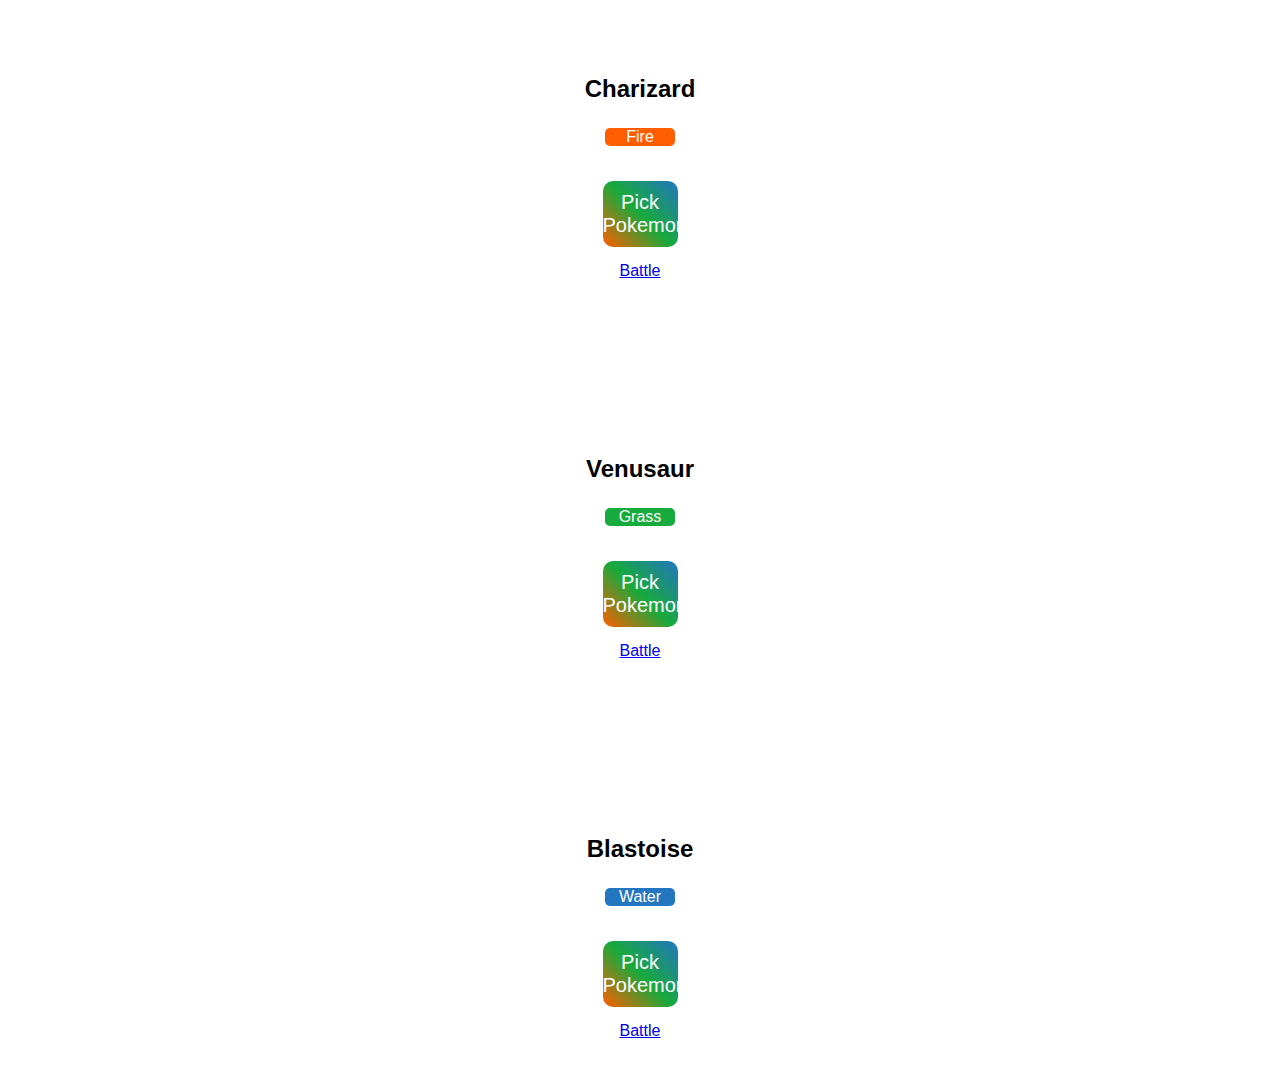
==== index.html @ fb92d4b9 "Starting the assignment about pokemon battle" ====
<!DOCTYPE html>
<html lang="en">
<head>
  <meta charset="UTF-8">
  <meta http-equiv="X-UA-Compatible" content="IE=edge">
  <meta name="viewport" content="width=device-width, initial-scale=1.0">
  <title>Pokemon</title>

  <link rel="icon" type="imagem/png" href="https://www.freeiconspng.com/thumbs/pokeball-png/pokemon-ball-png-1.png" />
  <link rel="stylesheet" href="css/style.css">
</head>
<body>

<header></header>

<main>

  <section id="pokemon-section">
    <article>
      <img src="https://assets.pokemon.com/assets/cms2/img/pokedex/detail/006.png" alt="">
      <h2>Charizard</h2>
      <p id="fire">Fire</p>
      <button id="button_charizard">Pick Pokemon</button>
      <a href="/selection.html">Battle</a>
    </article>

    <article>
      <img src="https://assets.pokemon.com/assets/cms2/img/pokedex/detail/003.png" alt="">
      <h2>Venusaur</h2>
      <p id="grass">Grass</p>
      <button id="button_venusaur">Pick Pokemon</button>
      <a href="/selection.html">Battle</a>
    </article>
    
    <article>
      <img src="https://assets.pokemon.com/assets/cms2/img/pokedex/detail/009.png" alt="">
      <h2>Blastoise</h2>
      <p id="water">Water</p>
      <button id="button_blastoise">Pick Pokemon</button>
      <a href="/selection.html">Battle</a>
    </article>
  </section>

  <section id="go-to-battle">

  </section>

</main>

<footer></footer>
  
<script src="https://cdn.jsdelivr.net/npm/js-cookie@3.0.1/dist/js.cookie.min.js"></script>
<script src="js/app.js"></script>
</body>
</html>
---- css/style.css ----
* {
  margin: 0;
  padding: 0;
  font-family: "Garamond", "Lucida Sans", "Lucida Sans Regular", "Lucida Grande", "Lucida Sans Unicode", Geneva, Verdana, sans-serif;
}

body {
  min-height: 100vh;
  place-items: center;
  width: 100%;
}

img, svg, iframe {
  width: 100%;
}

#pokemon-section {
  display: grid;
  grid-template-columns: repeat(auto-fit, minmax(250px, 1fr));
  margin: 50px;
  row-gap: 150px;
  -moz-column-gap: 50px;
       column-gap: 50px;
}
#pokemon-section > article {
  display: grid;
  place-items: center;
  row-gap: 25px;
}
#pokemon-section > article > #fire {
  background-color: rgb(255, 94, 0);
  width: 70px;
  text-align: center;
  color: white;
  justify-self: center;
  border-radius: 5px;
}
#pokemon-section > article > #grass {
  background-color: rgb(23, 170, 60);
  width: 70px;
  text-align: center;
  color: white;
  justify-self: center;
  border-radius: 5px;
}
#pokemon-section > article > #water {
  background-color: rgb(35, 118, 192);
  width: 70px;
  text-align: center;
  color: white;
  justify-self: center;
  border-radius: 5px;
}
#pokemon-section > article > img {
  width: 50%;
}
#pokemon-section > article > button {
  border: none;
  color: white;
  margin-top: 20px;
  background-image: linear-gradient(45deg, rgb(255, 94, 0), rgb(23, 170, 60), rgb(35, 118, 192));
  font-size: 20px;
  border-radius: 10px;
  cursor: pointer;
  width: 30%;
  height: 100%;
}
#pokemon-section > article > button:hover {
  background-image: linear-gradient(225deg, rgb(255, 94, 0), rgb(23, 170, 60), rgb(35, 118, 192));
}/*# sourceMappingURL=style.css.map */
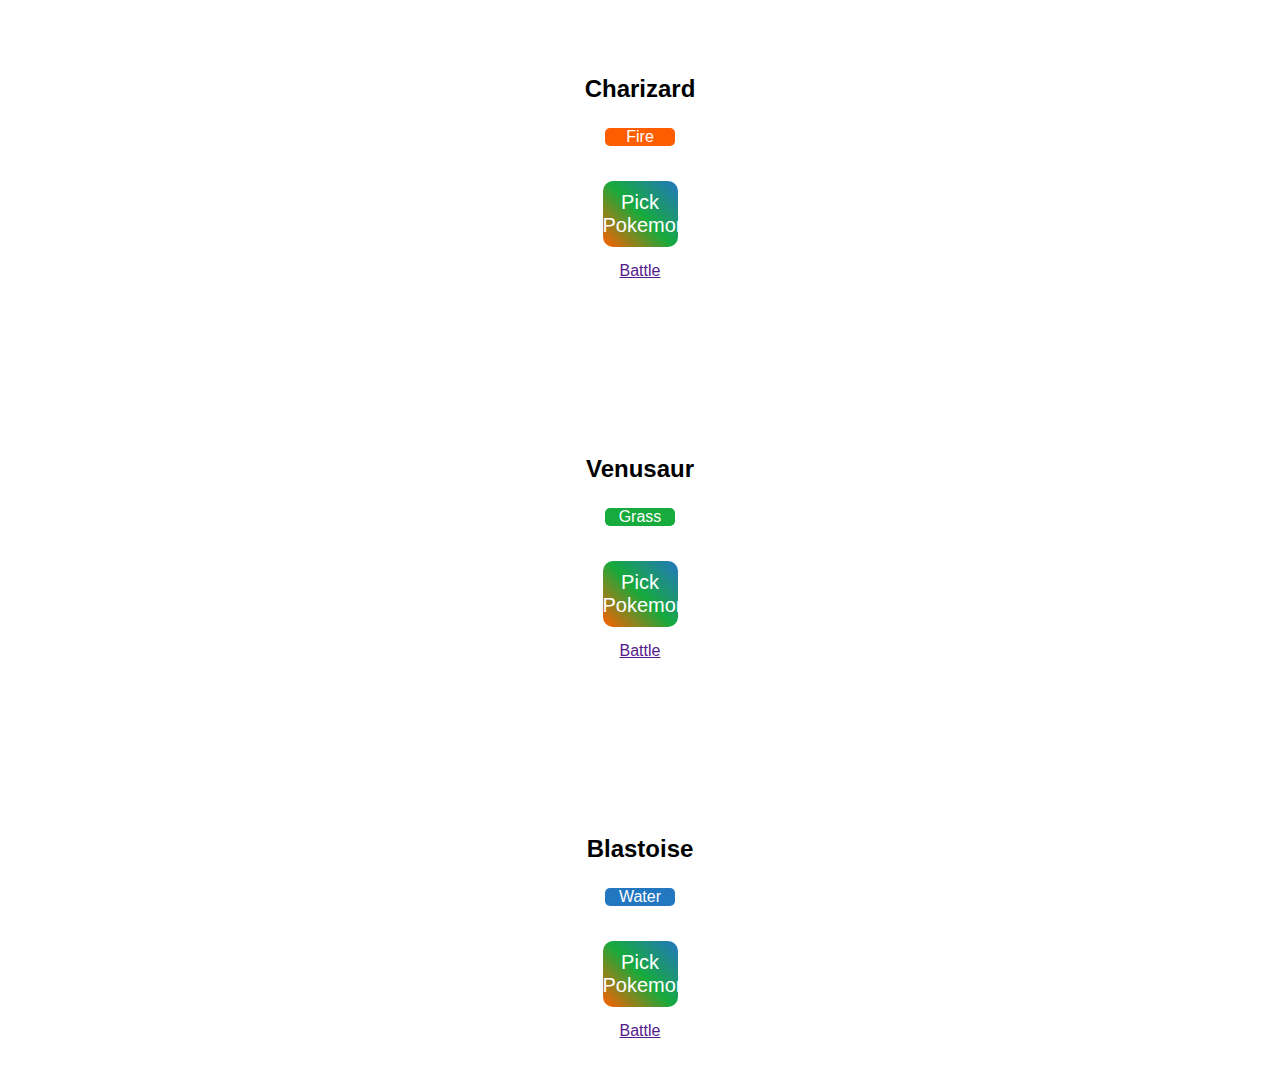
==== commit 36735ef1: "Addind proper comments" ====
--- a/index.html
+++ b/index.html
@@ -21,7 +21,7 @@
       <h2>Charizard</h2>
       <p id="fire">Fire</p>
       <button id="button_charizard">Pick Pokemon</button>
-      <a href="/selection.html">Battle</a>
+      <a href="" class="go-to-battle">Battle</a>
     </article>
 
     <article>
@@ -29,7 +29,7 @@
       <h2>Venusaur</h2>
       <p id="grass">Grass</p>
       <button id="button_venusaur">Pick Pokemon</button>
-      <a href="/selection.html">Battle</a>
+      <a href="" class="go-to-battle">Battle</a>
     </article>
     
     <article>
@@ -37,7 +37,7 @@
       <h2>Blastoise</h2>
       <p id="water">Water</p>
       <button id="button_blastoise">Pick Pokemon</button>
-      <a href="/selection.html">Battle</a>
+      <a href="" class="go-to-battle">Battle</a>
     </article>
   </section>
 
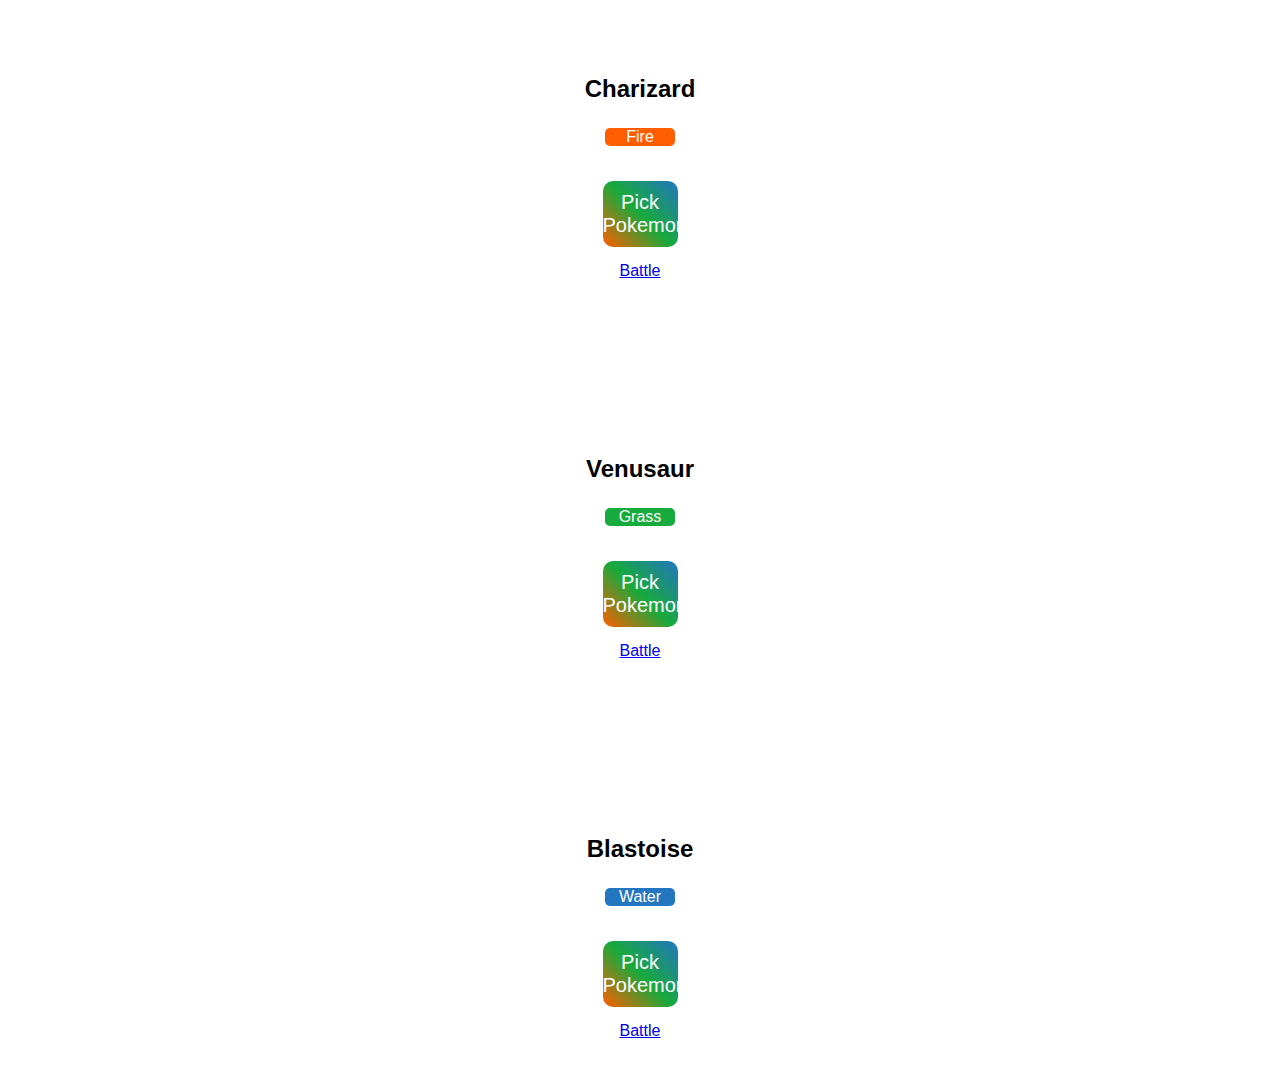
==== commit 6b83c16e: "Making the button battle only go to the battle page if the user has chosen a pokemon" ====
--- a/index.html
+++ b/index.html
@@ -21,7 +21,7 @@
       <h2>Charizard</h2>
       <p id="fire">Fire</p>
       <button id="button_charizard">Pick Pokemon</button>
-      <a href="" class="go-to-battle">Battle</a>
+      <a href="#" class="go-to-battle">Battle</a>
     </article>
 
     <article>
@@ -29,7 +29,7 @@
       <h2>Venusaur</h2>
       <p id="grass">Grass</p>
       <button id="button_venusaur">Pick Pokemon</button>
-      <a href="" class="go-to-battle">Battle</a>
+      <a href="#" class="go-to-battle">Battle</a>
     </article>
     
     <article>
@@ -37,7 +37,7 @@
       <h2>Blastoise</h2>
       <p id="water">Water</p>
       <button id="button_blastoise">Pick Pokemon</button>
-      <a href="" class="go-to-battle">Battle</a>
+      <a href="#" class="go-to-battle">Battle</a>
     </article>
   </section>
 
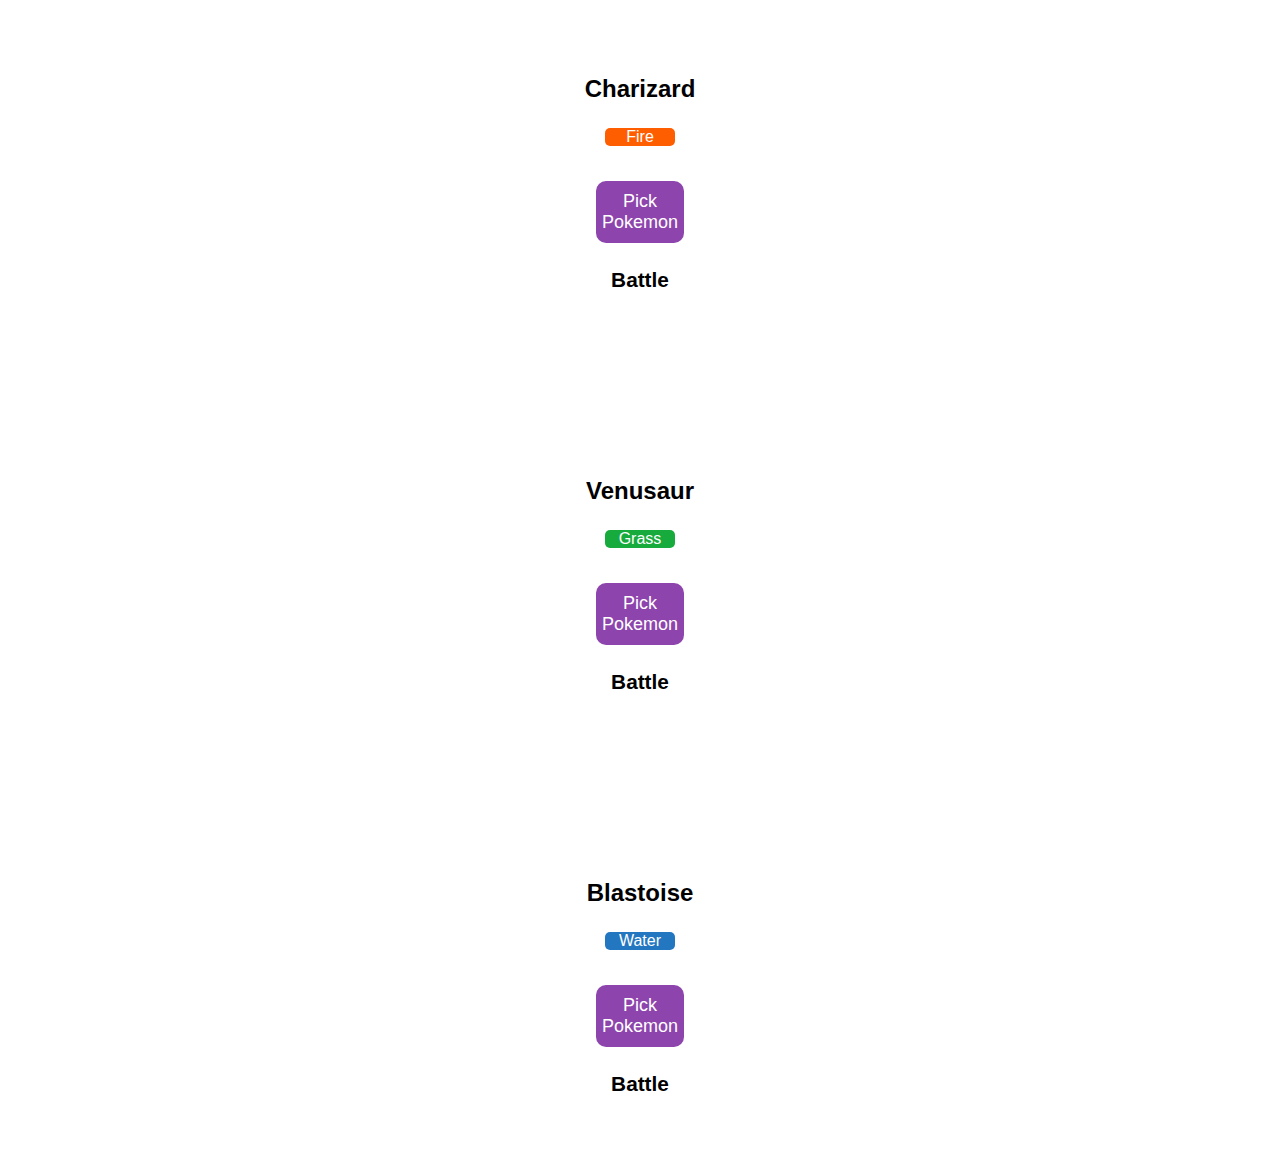
==== commit 01e9b267: "Adding animation and style to the page" ====
--- a/index.html
+++ b/index.html
@@ -41,10 +41,6 @@
     </article>
   </section>
 
-  <section id="go-to-battle">
-
-  </section>
-
 </main>
 
 <footer></footer>
--- a/css/style.css
+++ b/css/style.css
@@ -58,13 +58,45 @@
   border: none;
   color: white;
   margin-top: 20px;
-  background-image: linear-gradient(45deg, rgb(255, 94, 0), rgb(23, 170, 60), rgb(35, 118, 192));
-  font-size: 20px;
+  background-color: #8e44ad;
+  font-size: 18px;
   border-radius: 10px;
   cursor: pointer;
-  width: 30%;
+  width: 35%;
   height: 100%;
 }
 #pokemon-section > article > button:hover {
-  background-image: linear-gradient(225deg, rgb(255, 94, 0), rgb(23, 170, 60), rgb(35, 118, 192));
+  background-color: #a927e0;
+}
+#pokemon-section > article > button:active {
+  transform: scale(0.9);
+}
+#pokemon-section > article > a {
+  text-decoration: none;
+  font-size: 1.3rem;
+  font-weight: bold;
+  color: black;
+  position: relative;
+  padding: 10px;
+  transition: all 1ms ease-in-out;
+  width: 100px;
+  text-align: center;
+}
+#pokemon-section > article > a:hover {
+  color: #fff;
+}
+#pokemon-section > article > a::before {
+  content: "";
+  position: absolute;
+  background-color: #fc5b9e;
+  inset: 0;
+  position: absolute;
+  transform: scaleX(0);
+  transform-origin: right;
+  transition: transform 0.5s ease-in-out;
+  z-index: -1;
+}
+#pokemon-section > article > a:hover::before {
+  transform: scaleX(1);
+  transform-origin: left;
 }/*# sourceMappingURL=style.css.map */